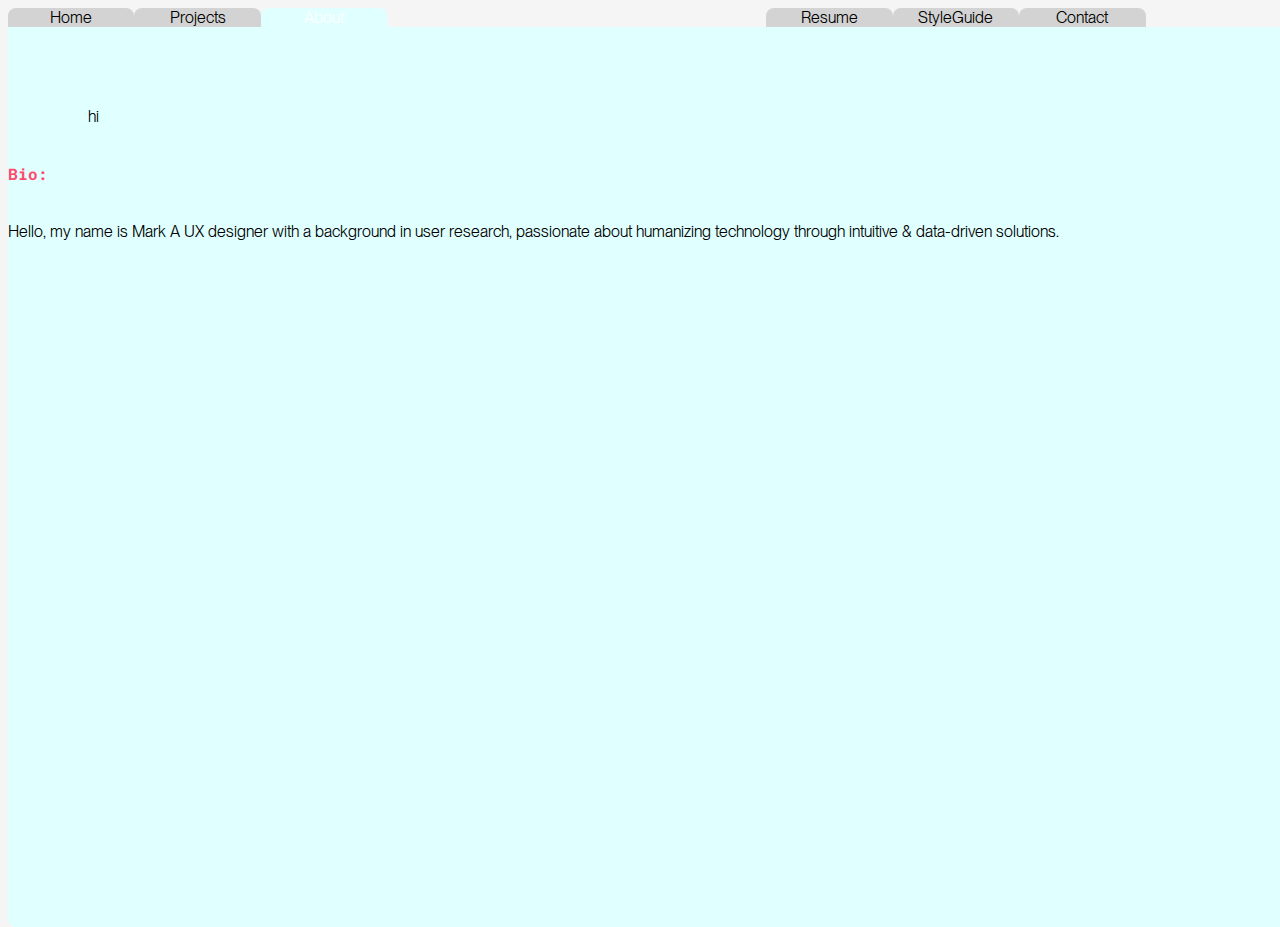
==== newabout.html @ 884dc3fe "Uploading" ====
<html lang="en">
    
    <head>

  <meta charset="utf-8">
  <title>test</title>

  <link href="stylesheet/main.css" rel="stylesheet">

</head>
    
    <body>
        
    <div class="container1">
    <div class="boxD">
    <a href="newhome.html">Home</a>
    </div>
                       
   <div class="boxD">
    <a href="newprojects.html">Projects</a>
    </div>
        
        
        <div class="aboutTab">
    <a href="newabout.html">About</a>
    </div>
        
        <div class="boxC">
        </div>
        
               <div class="boxC">
        </div>
                     <div class="boxC">
        </div>
        
               <div class="boxD">
    <a href="newresume.html">Resume</a>
    </div>
                      <div class="boxD">
    <a href="newstyleguide.html">StyleGuide</a>
    </div>
        
                              <div class="boxD">
    <a href="newcontact.html">Contact</a>
    </div>
        
        
        
</div>

                   <div class ="container">
                       
<!--THIS IS WHERE CONTENT GOES-->
            <div class="aboutBox">
                       
                <p>hi </p>
                       
                         <h6>Bio:</h6>
        Hello, my name is Mark
A UX designer with a background in user research, passionate about humanizing technology through intuitive & data-driven solutions.
                       
                       
                       
                       </div>
                       
        </div>
        
        


    
    </body>
    
        </html>
---- stylesheet/main.css ----
.container {
  position: absolute;
  width: 100vw;
  height: 100vh;

}

.boxA {
  height: 5%;
  width: 10%;
  background-color: blue;
  border-top-left-radius: 0.5em; /* Top left corner rounded */
  border-top-right-radius: 0.5em; /* Top right corner rounded */
  display: flex;
  justify-content: center; /* Horizontally center the content */
  align-items: center; /* Vertically center the content */
}

.boxA a {
  text-decoration: none;
  color: white;
}



.container1 {
  display: flex; /* Use flexbox */
}

.boxC, .boxD {
  width: 10%; /* Each box takes up 10% of the container's width */
  height: 5%; /* Each box takes up 5% of the container's height */
}


.boxD {
  background-color: lightgray;
      border-top-left-radius: 0.5em; /* Top left corner rounded */
  border-top-right-radius: 0.5em; /* Top right corner rounded */
      display: flex;
  justify-content: center; /* Horizontally center the content */
  align-items: center; /* Vertically center the content */
}

.boxD a {
  text-decoration: none;
  color: black;
}

.homeBox {
    width: 100%;
    height:auto;
    border-bottom-left-radius: 0.5em; /* Top left corner rounded */
  border-bottom-right-radius: 0.5em; /* Top right corner rounded */
/*   flex:4;*/
    background-color: orangered;  
}

.homeTab {
  height: 5%;
  width: 10%;
  background-color: orangered;
  border-top-left-radius: 0.5em; /* Top left corner rounded */
  border-top-right-radius: 0.5em; /* Top right corner rounded */
  display: flex;
  justify-content: center; /* Horizontally center the content */
  align-items: center; /* Vertically center the content */
}

.homeTab a {
  text-decoration: none;
  color: white;
}


.projectsTab {
  height: 5%;
  width: 10%;
 background-color: greenyellow;
  border-top-left-radius: 0.5em; /* Top left corner rounded */
  border-top-right-radius: 0.5em; /* Top right corner rounded */
  display: flex;
  justify-content: center; /* Horizontally center the content */
  align-items: center; /* Vertically center the content */
}

.projectsTab a {
  text-decoration: none;
  color: white;
}

.projectsBox {
    width: 100%;
    height:auto;
    border-bottom-left-radius: 0.5em; /* Top left corner rounded */
  border-bottom-right-radius: 0.5em; /* Top right corner rounded */
/*   flex:4;*/
    background-color: greenyellow;
}


.aboutTab {
  height: 5%;
  width: 10%;
 background-color: lightcyan;
  border-top-left-radius: 0.5em; /* Top left corner rounded */
  border-top-right-radius: 0.5em; /* Top right corner rounded */
  display: flex;
  justify-content: center; /* Horizontally center the content */
  align-items: center; /* Vertically center the content */
}

.aboutTab a {
  text-decoration: none;
  color: white;
}

.aboutBox {
    width: 100%;
    height:100%;
    border-bottom-left-radius: 0.5em; /* Top left corner rounded */
  border-bottom-right-radius: 0.5em; /* Top right corner rounded */
/*   flex:4;*/
    background-color: lightcyan;
}


.resumeTab {
  height: 5%;
  width: 10%;
 background-color: forestgreen;
  border-top-left-radius: 0.5em; /* Top left corner rounded */
  border-top-right-radius: 0.5em; /* Top right corner rounded */
  display: flex;
  justify-content: center; /* Horizontally center the content */
  align-items: center; /* Vertically center the content */
}

.resumeTab a {
  text-decoration: none;
  color: white;
}

.resumeBox {
    width: 100%;
    height:100%;
    border-bottom-left-radius: 0.5em; /* Top left corner rounded */
  border-bottom-right-radius: 0.5em; /* Top right corner rounded */
/*   flex:4;*/
    background-color: forestgreen;
}


.styleguideTab {
  height: 5%;
  width: 10%;
 background-color: yellow;
  border-top-left-radius: 0.5em; /* Top left corner rounded */
  border-top-right-radius: 0.5em; /* Top right corner rounded */
  display: flex;
  justify-content: center; /* Horizontally center the content */
  align-items: center; /* Vertically center the content */
}

.styleguideTab a {
  text-decoration: none;
  color: white;
}

.styleguideBox {
    width: 100%;
    height:100%;
    border-bottom-left-radius: 0.5em; /* Top left corner rounded */
  border-bottom-right-radius: 0.5em; /* Top right corner rounded */
/*   flex:4;*/
    background-color: yellow;
}


.contactTab {
  height: 5%;
  width: 10%;
 background-color: skyblue;
  border-top-left-radius: 0.5em; /* Top left corner rounded */
  border-top-right-radius: 0.5em; /* Top right corner rounded */
  display: flex;
  justify-content: center; /* Horizontally center the content */
  align-items: center; /* Vertically center the content */
}

.contactTab a {
  text-decoration: none;
  color: white;
}

.contactBox {
    width: 100%;
    height:100%;
    border-bottom-left-radius: 0.5em; /* Top left corner rounded */
  border-bottom-right-radius: 0.5em; /* Top right corner rounded */
/*   flex:4;*/
    background-color: skyblue;
}









.boxB {
    width: 100%;
    height:100%;
    border-bottom-left-radius: 0.5em; /* Top left corner rounded */
  border-bottom-right-radius: 0.5em; /* Top right corner rounded */
/*   flex:4;*/
    background-color: blue;
}














@font-face {
    font-family: 'PPNeueMontreal-Book';
    src: url(../fonts/PPNeueMontreal-Book.otf);
}

@font-face {
    font-family: 'PPNeueMontreal-Medium';
    src: url(../fonts/PPNeueMontreal-Medium.otf);
}

@font-face {
    font-family: 'RobotoMono';
    src: url(../fonts/RobotoMono-VariableFont_wght.ttf);
}

@font-face {
    font-family: 'PPNeueMontreal-Bold';
    src: url(../fonts/PPNeueMontreal-Bold.otf);
}

body {
    background-color: whitesmoke;

    font-family: 'PPNeueMontreal-Book', monospace;
    /*Changed default font to Monaco - monospace 
      Learned from: https://www.w3schools.com/css/css_font.asp*/

    overflow-x: hidden;
}

img {
    max-width: 50vw; /* Sets the maximum width of the image to 50% of the viewport width */
    height: auto; /* Allows the height to adjust automatically to maintain aspect ratio */
    display: block; /* Ensures that the image behaves as a block-level element */
    margin: 0 auto; /* Centers the image horizontally */
}

h1 {
        margin: 0;
    padding-left: 5rem;
        padding-top: 5rem;
    color: black;
    font-family: 'RobotoMono', serif;
    font-size: 1.7em;
}

h2 {
    color: black;
    font-size: 1.5em;
    font-family: 'RobotoMono', serif;
    
}

h3 {
    color: black;
    font-family: 'PPNeueMontreal-Bold', serif;
    font-size: 1em;
}

h4{
     color:black;
             font-family: 'PPNeueMontreal-Bold', serif;
    font-size: 0.8em;
}

h5{
     color:black;
             font-family: 'PPNeueMontreal-Bold', serif;
    font-size: 0.5em;
}

h6{
     color: #ff496c;
         font-family: 'RobotoMono', serif;
    font-size: 1em;
}

p {
    margin: 0;
    padding-left: 5rem;
        padding-top: 5rem;
    font-family: 'PPNeueMontreal-Book', sans-serif;

    width: 50vw;
}

/* DEFAULT STYLINGS */

.text-container {
    display: inline-block;
    vertical-align: middle;
}

.element {
    padding-bottom: 2rem;
    border-top-width: 0.15rem;
    border-top-style: solid;
    border-top-color: black;
}

.nav {
    font-family: 'PPNeueMontreal-Book';
}

.button-nav {
    display: inline-block;
    padding: 0.5rem;
    color: black;
    text-decoration: none;
    border-radius: 0.25em;
}

.button-nav:hover,
.button-nav:focus {
    color: #CEFF00;
   
}



.in-text-link {
    color: #000;
}

.in-text-link:hover {
    color: #CEFF00;
    text-decoration: none;
    /*Added hover state to in-text link      
      LEARNED FROM: https://zellwk.com/blog/style-hover-focus-active-states/
    */
}

.in-text-link:focus {
    outline: #CEFF00;
    box-shadow: 0 0 0 3px #CEFF00;
    /*added focus state to in-text link
      LEARNED FROM https://zellwk.com/blog/style-hover-focus-active-states/
    */
}


a img:hover,
a img:focus {
    opacity: 60%;
}





.colour-red{
    color:  #ff496c;
}

.colour-yellow {
    color:#CEFF00;
}

.colour-black{
    color: black;
}

.colour-grey {
    color: grey;
}

.art-direction-images {
    display: flex;
}

.art-direction-img {
    width: 20em;
    height: 100%;
}

/* Responsive layout - when the screen is less than 800px wide, make the two columns stack on top of each other instead of next to each other (and change the direction - make the "cart" column go on top) */
@media (max-width: 800px) {
    .row {
        flex-direction: column-reverse;
    }

    .col-25 {
        margin-bottom: 20px;
    }
}



/* NAVIGATION BAR */

nav {
    background-color: lightgray;
    height: 4rem;
    display: flex;
    justify-content: space-between;
    align-items: center;
    padding: 0 2rem;
}

.left-nav {
    display: flex;
    align-items: center;
}

.left-nav a {
    color: black;
 opacity: 90%;
    text-decoration: none;
    margin-right: 1.5rem;
    font-size: 1rem;
    transition: color 0.3s ease;
}

.left-nav a:focus {
    color: #CEFF00;
}

.right-nav {
    display: flex;
    align-items: center;
}

.right-nav a {
    color: black;
 opacity: 90%;
    text-decoration: none;
    margin-left: 1.5rem;
    font-size: 1rem;
    transition: color 0.3s ease;
}

.right-nav a:hover {
   color: #CEFF00;
}

.cart-icon {
    width: 26px; /* Set the width and height of the cart icon */
    height: 24px;
    background-image: url(../images/bag.png);
    background-size: cover;
}

.cart-icon:hover, .cart-icon:focus {
    opacity: 50%;
}

@media only screen and (max-width: 768px) {
    nav {
        padding: 0 1rem; /* Adjusted padding for smaller screens */
    }

    .left-nav,
    .right-nav {
        margin: 0; /* Reset margin */
    }
  
    .right-nav a:nth-child(1) {
        white-space: nowrap; /* Ensure "Style Guide" stays on one line */
    }
}
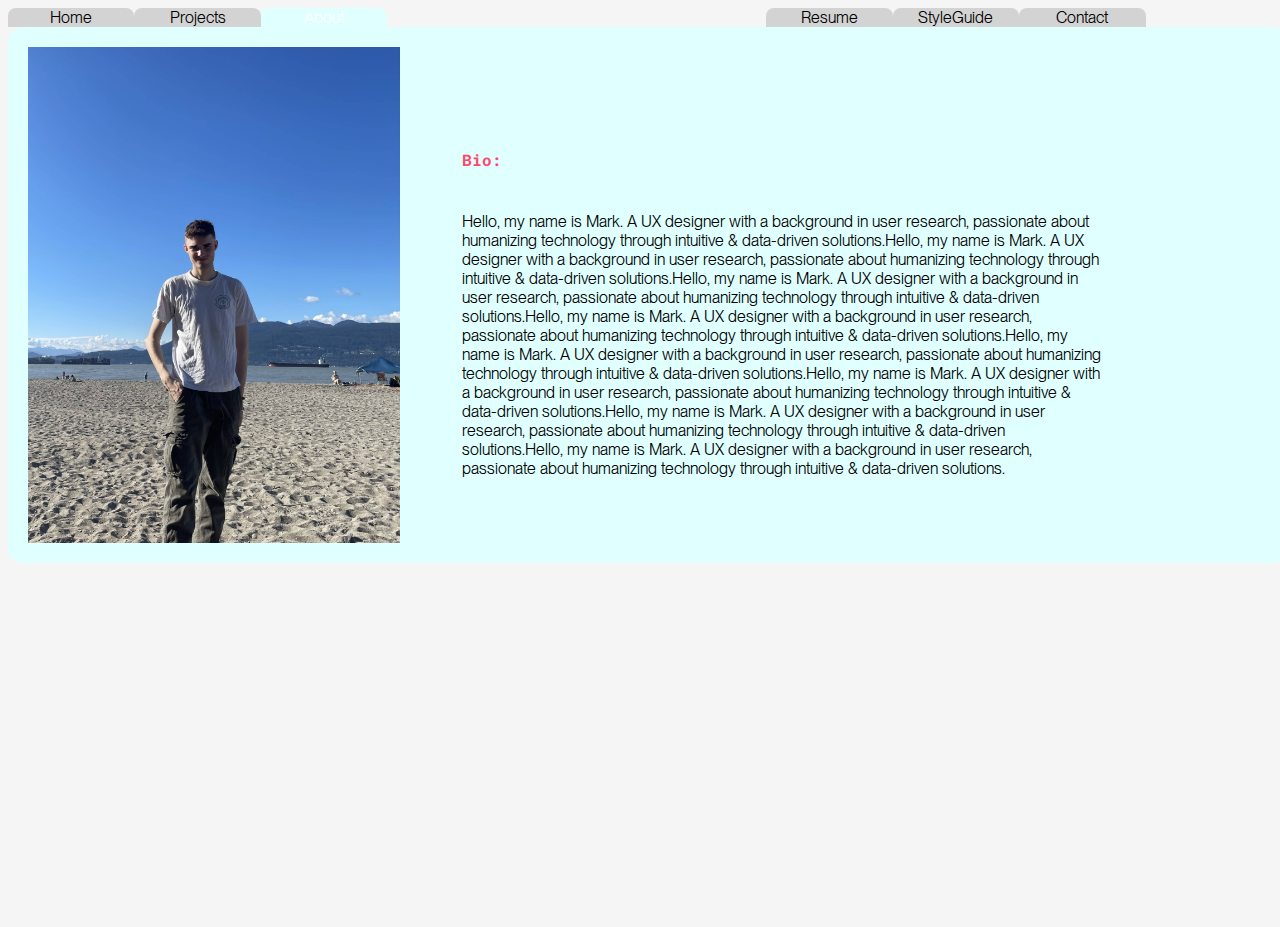
==== commit 534c995f: "am" ====
--- a/newabout.html
+++ b/newabout.html
@@ -48,22 +48,17 @@
         
 </div>
 
-                   <div class ="container">
-                       
-<!--THIS IS WHERE CONTENT GOES-->
-            <div class="aboutBox">
-                       
-                <p>hi </p>
-                       
-                         <h6>Bio:</h6>
-        Hello, my name is Mark
-A UX designer with a background in user research, passionate about humanizing technology through intuitive & data-driven solutions.
-                       
-                       
-                       
-                       </div>
-                       
+<div class="container">
+    <!--THIS IS WHERE CONTENT GOES-->
+    <div class="aboutBox">
+        <img src="me.jpg" alt="Image">
+        <div>
+            <h6>Bio:</h6>
+            <p>Hello, my name is Mark. A UX designer with a background in user research, passionate about humanizing technology through intuitive & data-driven solutions.Hello, my name is Mark. A UX designer with a background in user research, passionate about humanizing technology through intuitive & data-driven solutions.Hello, my name is Mark. A UX designer with a background in user research, passionate about humanizing technology through intuitive & data-driven solutions.Hello, my name is Mark. A UX designer with a background in user research, passionate about humanizing technology through intuitive & data-driven solutions.Hello, my name is Mark. A UX designer with a background in user research, passionate about humanizing technology through intuitive & data-driven solutions.Hello, my name is Mark. A UX designer with a background in user research, passionate about humanizing technology through intuitive & data-driven solutions.Hello, my name is Mark. A UX designer with a background in user research, passionate about humanizing technology through intuitive & data-driven solutions.Hello, my name is Mark. A UX designer with a background in user research, passionate about humanizing technology through intuitive & data-driven solutions.</p>
         </div>
+
+    </div>
+</div>
         
         
 
--- a/stylesheet/main.css
+++ b/stylesheet/main.css
@@ -51,11 +51,58 @@
 
 .homeBox {
     width: 100%;
-    height:auto;
+    height:120%;
     border-bottom-left-radius: 0.5em; /* Top left corner rounded */
   border-bottom-right-radius: 0.5em; /* Top right corner rounded */
 /*   flex:4;*/
     background-color: orangered;  
+    
+    
+}
+
+.Overlay {
+    background-color: rgba(255, 255, 255, 0.9999);
+    padding: 20px;
+    margin: 20px auto;
+    height: 60%;
+    max-width: 90%;
+    border-radius: 10px;
+    display: flex; /* Ensure flexbox layout */
+    justify-content: center; /* Center horizontally */
+    align-items: center; /* Center vertically */
+    text-align: center; /* Center text within .Overlay */
+}
+
+.Overlay {
+    background-color: rgba(255, 255, 255, 0.9999);
+    padding: 20px;
+    margin: 20px auto;
+    height: 70%;
+    max-width: 90%;
+    border-radius: 10px;
+    display: flex;
+    flex-direction: column; /* Stack items vertically */
+    justify-content: center;
+    align-items: center;
+    text-align: center;
+}
+
+.logo-container {
+    margin-bottom: 20px; /* Add some space between the image and text */
+}
+
+.introduction {
+    max-width: 100%;
+    padding-right: 7%;
+}
+
+.introduction p {
+    font-size: 30px; /* Adjust the font size as needed */
+}
+
+.logo {
+    width: 80%; 
+    height: auto; 
 }
 
 .homeTab {
@@ -69,11 +116,28 @@
   align-items: center; /* Vertically center the content */
 }
 
+
 .homeTab a {
   text-decoration: none;
   color: white;
 }
 
+
+
+.pulsating-image {
+     position: absolute; /* Position the image absolutely within the container */
+    left: 24.5%; /* Shift the image to the right by 20% from the left */
+    top: -17%; /* Shift the image up by 10% from the top */
+    transform: scale(0.40); /* Make the image 50% smaller */
+       opacity: 0.6; /* Set the opacity to 60% (slightly smaller) */
+    animation: pulseAnimation 2s infinite; /* Apply the pulse animation */
+}
+
+@keyframes pulseAnimation {
+    0% { transform: scale(0.40); } /* Start with 50% smaller size */
+    50% { transform: scale(0.55); } /* Pulse to 60% of the original size */
+    100% { transform: scale(0.40); } /* Back to 50% smaller size */
+}
 
 .projectsTab {
   height: 5%;
@@ -118,14 +182,26 @@
 }
 
 .aboutBox {
-    width: 100%;
-    height:100%;
-    border-bottom-left-radius: 0.5em; /* Top left corner rounded */
-  border-bottom-right-radius: 0.5em; /* Top right corner rounded */
-/*   flex:4;*/
+    height: auto;
+    display: flex; /* Use flexbox layout */
+    align-items: center; /* Align items vertically */
+    padding: 20px; /* Add padding for better spacing */
+    border-radius: 1em; /* Apply border-radius to the whole box */
     background-color: lightcyan;
 }
 
+.aboutBox img {
+    width: 30%; /* Adjust the width of the image */
+    height: auto; /* Maintain aspect ratio */
+    margin-right: 5%; /* Add some space between the image and text */
+}
+
+.aboutBox div {
+    flex: 1; /* Allow the text to take up remaining space */
+}
+.aboutBox p {
+    max-height: 60%
+}
 
 .resumeTab {
   height: 5%;
@@ -144,12 +220,11 @@
 }
 
 .resumeBox {
-    width: 100%;
-    height:100%;
-    border-bottom-left-radius: 0.5em; /* Top left corner rounded */
-  border-bottom-right-radius: 0.5em; /* Top right corner rounded */
-/*   flex:4;*/
+    width: 100%; /* Adjust width as needed */
+    height: auto; /* Adjust height as needed */
+    border-radius: 0.5em; /* Rounded corners */
     background-color: forestgreen;
+
 }
 
 
@@ -171,7 +246,7 @@
 
 .styleguideBox {
     width: 100%;
-    height:100%;
+    height: auto;
     border-bottom-left-radius: 0.5em; /* Top left corner rounded */
   border-bottom-right-radius: 0.5em; /* Top right corner rounded */
 /*   flex:4;*/
@@ -224,6 +299,10 @@
 
 
 
+.space{
+ font-size: 0px;
+    margin: 0;
+}
 
 
 
@@ -313,8 +392,8 @@
 
 p {
     margin: 0;
-    padding-left: 5rem;
-        padding-top: 5rem;
+
+        padding-top: 0.3rem;
     font-family: 'PPNeueMontreal-Book', sans-serif;
 
     width: 50vw;
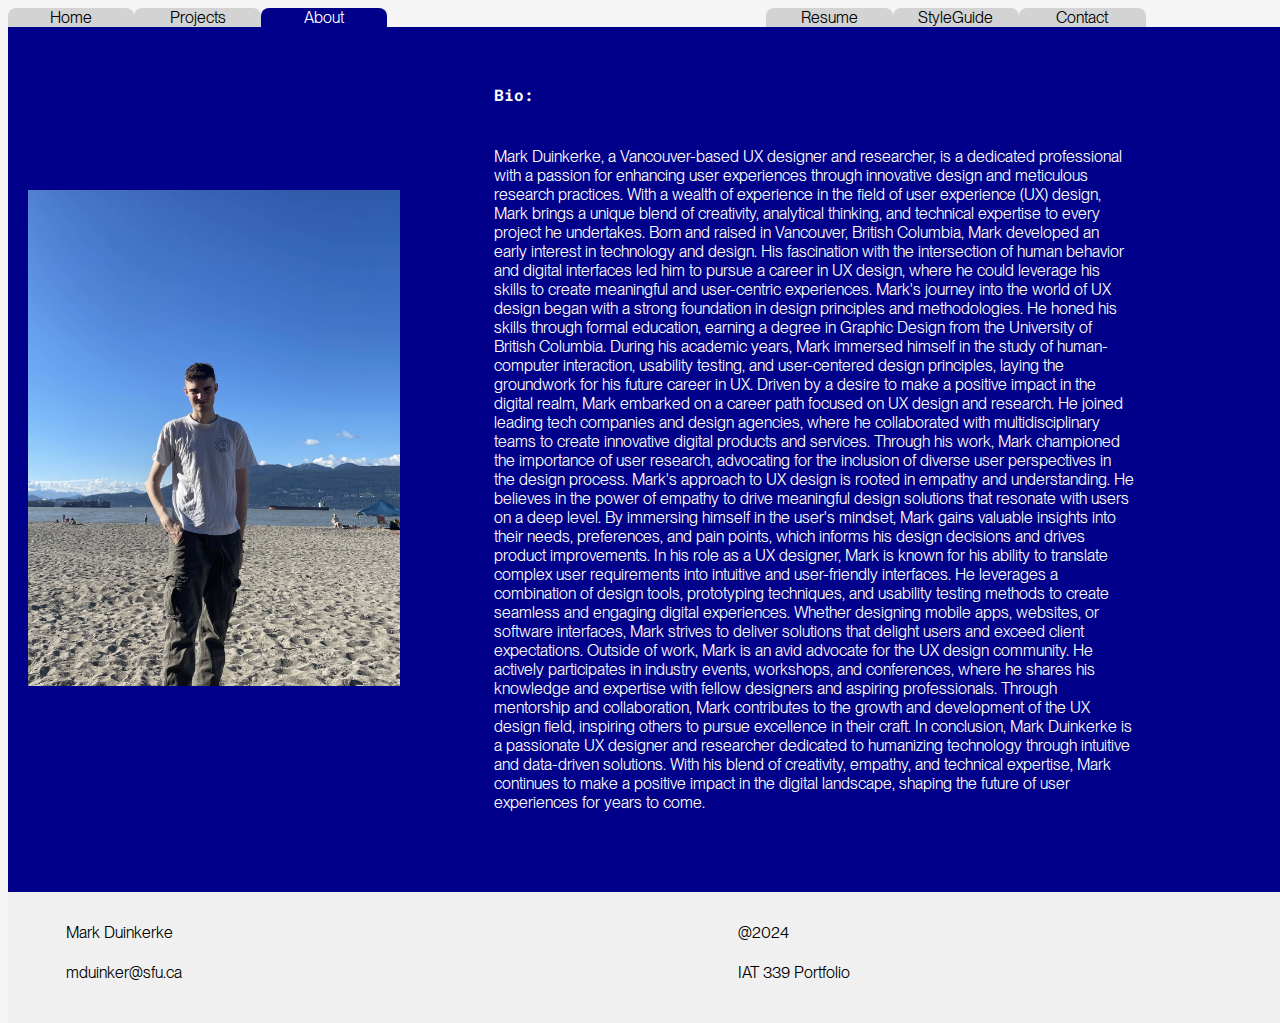
==== commit bb44dd15: "done" ====
--- a/newabout.html
+++ b/newabout.html
@@ -1,3 +1,5 @@
+<!DOCTYPE html>
+
 <html lang="en">
     
     <head>
@@ -54,11 +56,50 @@
         <img src="me.jpg" alt="Image">
         <div>
             <h6>Bio:</h6>
-            <p>Hello, my name is Mark. A UX designer with a background in user research, passionate about humanizing technology through intuitive & data-driven solutions.Hello, my name is Mark. A UX designer with a background in user research, passionate about humanizing technology through intuitive & data-driven solutions.Hello, my name is Mark. A UX designer with a background in user research, passionate about humanizing technology through intuitive & data-driven solutions.Hello, my name is Mark. A UX designer with a background in user research, passionate about humanizing technology through intuitive & data-driven solutions.Hello, my name is Mark. A UX designer with a background in user research, passionate about humanizing technology through intuitive & data-driven solutions.Hello, my name is Mark. A UX designer with a background in user research, passionate about humanizing technology through intuitive & data-driven solutions.Hello, my name is Mark. A UX designer with a background in user research, passionate about humanizing technology through intuitive & data-driven solutions.Hello, my name is Mark. A UX designer with a background in user research, passionate about humanizing technology through intuitive & data-driven solutions.</p>
+            <p>Mark Duinkerke, a Vancouver-based UX designer and researcher, is a dedicated professional with a passion for enhancing user experiences through innovative design and meticulous research practices. With a wealth of experience in the field of user experience (UX) design, Mark brings a unique blend of creativity, analytical thinking, and technical expertise to every project he undertakes.
+
+Born and raised in Vancouver, British Columbia, Mark developed an early interest in technology and design. His fascination with the intersection of human behavior and digital interfaces led him to pursue a career in UX design, where he could leverage his skills to create meaningful and user-centric experiences.
+
+Mark's journey into the world of UX design began with a strong foundation in design principles and methodologies. He honed his skills through formal education, earning a degree in Graphic Design from the University of British Columbia. During his academic years, Mark immersed himself in the study of human-computer interaction, usability testing, and user-centered design principles, laying the groundwork for his future career in UX.
+
+Driven by a desire to make a positive impact in the digital realm, Mark embarked on a career path focused on UX design and research. He joined leading tech companies and design agencies, where he collaborated with multidisciplinary teams to create innovative digital products and services. Through his work, Mark championed the importance of user research, advocating for the inclusion of diverse user perspectives in the design process.
+
+Mark's approach to UX design is rooted in empathy and understanding. He believes in the power of empathy to drive meaningful design solutions that resonate with users on a deep level. By immersing himself in the user's mindset, Mark gains valuable insights into their needs, preferences, and pain points, which informs his design decisions and drives product improvements.
+
+In his role as a UX designer, Mark is known for his ability to translate complex user requirements into intuitive and user-friendly interfaces. He leverages a combination of design tools, prototyping techniques, and usability testing methods to create seamless and engaging digital experiences. Whether designing mobile apps, websites, or software interfaces, Mark strives to deliver solutions that delight users and exceed client expectations.
+
+Outside of work, Mark is an avid advocate for the UX design community. He actively participates in industry events, workshops, and conferences, where he shares his knowledge and expertise with fellow designers and aspiring professionals. Through mentorship and collaboration, Mark contributes to the growth and development of the UX design field, inspiring others to pursue excellence in their craft.
+
+In conclusion, Mark Duinkerke is a passionate UX designer and researcher dedicated to humanizing technology through intuitive and data-driven solutions. With his blend of creativity, empathy, and technical expertise, Mark continues to make a positive impact in the digital landscape, shaping the future of user experiences for years to come.
+
+
+
+
+
+
+</p>
         </div>
+        
+         
 
     </div>
-</div>
+    
+
+<footer>
+    <div class="footer-content">
+        <div class="contact-info">
+            <p>Mark Duinkerke</p>
+            <p>mduinker@sfu.ca</p>
+        </div>
+        <div class="additional-info">
+            <p>@2024</p>
+            <p>IAT 339 Portfolio</p>
+        </div>
+    </div>
+</footer>
+          
+     
+        </div>
         
         
 
--- a/stylesheet/main.css
+++ b/stylesheet/main.css
@@ -1,21 +1,18 @@
-
-
 .container {
   position: absolute;
   width: 100vw;
   height: 100vh;
-
 }
 
 .boxA {
   height: 5%;
   width: 10%;
   background-color: blue;
-  border-top-left-radius: 0.5em; /* Top left corner rounded */
-  border-top-right-radius: 0.5em; /* Top right corner rounded */
+  border-top-left-radius: 0.5em; 
+  border-top-right-radius: 0.5em; 
   display: flex;
-  justify-content: center; /* Horizontally center the content */
-  align-items: center; /* Vertically center the content */
+  justify-content: center; 
+  align-items: center; 
 }
 
 .boxA a {
@@ -23,28 +20,39 @@
   color: white;
 }
 
-
-
 .container1 {
-  display: flex; /* Use flexbox */
+  display: flex; 
 }
 
 .boxC, .boxD {
-  width: 10%; /* Each box takes up 10% of the container's width */
-  height: 5%; /* Each box takes up 5% of the container's height */
-}
-
+  width: 10%; 
+  height: 5%;
+}
+
+.container1 a {
+  text-decoration: none;
+  color: #fff;
+  font-size: 16px; 
+}
+
+@media screen and (max-width: 768px) {
+  .container1 a {
+    font-size: 10px; 
+  }
+}
 
 .boxD {
   background-color: lightgray;
-      border-top-left-radius: 0.5em; /* Top left corner rounded */
-  border-top-right-radius: 0.5em; /* Top right corner rounded */
+      border-top-left-radius: 0.5em;
+  border-top-right-radius: 0.5em; 
       display: flex;
-  justify-content: center; /* Horizontally center the content */
-  align-items: center; /* Vertically center the content */
+  justify-content: center; 
+  align-items: center;
 }
 
 .boxD a {
+      border-top-left-radius: 0.5em; 
+  border-top-right-radius: 0.5em; 
   text-decoration: none;
   color: black;
 }
@@ -52,26 +60,13 @@
 .homeBox {
     width: 100%;
     height:120%;
-    border-bottom-left-radius: 0.5em; /* Top left corner rounded */
-  border-bottom-right-radius: 0.5em; /* Top right corner rounded */
-/*   flex:4;*/
+
+   
     background-color: orangered;  
     
     
 }
 
-.Overlay {
-    background-color: rgba(255, 255, 255, 0.9999);
-    padding: 20px;
-    margin: 20px auto;
-    height: 60%;
-    max-width: 90%;
-    border-radius: 10px;
-    display: flex; /* Ensure flexbox layout */
-    justify-content: center; /* Center horizontally */
-    align-items: center; /* Center vertically */
-    text-align: center; /* Center text within .Overlay */
-}
 
 .Overlay {
     background-color: rgba(255, 255, 255, 0.9999);
@@ -81,14 +76,14 @@
     max-width: 90%;
     border-radius: 10px;
     display: flex;
-    flex-direction: column; /* Stack items vertically */
+    flex-direction: column; 
     justify-content: center;
     align-items: center;
     text-align: center;
 }
 
 .logo-container {
-    margin-bottom: 20px; /* Add some space between the image and text */
+    margin-bottom: 20px; 
 }
 
 .introduction {
@@ -97,7 +92,7 @@
 }
 
 .introduction p {
-    font-size: 30px; /* Adjust the font size as needed */
+    font-size: 30px;
 }
 
 .logo {
@@ -109,11 +104,11 @@
   height: 5%;
   width: 10%;
   background-color: orangered;
-  border-top-left-radius: 0.5em; /* Top left corner rounded */
-  border-top-right-radius: 0.5em; /* Top right corner rounded */
+    border-top-left-radius: 0.5em; 
+  border-top-right-radius: 0.5em; 
   display: flex;
-  justify-content: center; /* Horizontally center the content */
-  align-items: center; /* Vertically center the content */
+  justify-content: center; 
+  align-items: center; 
 }
 
 
@@ -125,29 +120,35 @@
 
 
 .pulsating-image {
-     position: absolute; /* Position the image absolutely within the container */
-    left: 24.5%; /* Shift the image to the right by 20% from the left */
-    top: -17%; /* Shift the image up by 10% from the top */
-    transform: scale(0.40); /* Make the image 50% smaller */
-       opacity: 0.6; /* Set the opacity to 60% (slightly smaller) */
-    animation: pulseAnimation 2s infinite; /* Apply the pulse animation */
+     position: absolute; 
+    left: 24.5%;
+    top: -17%; 
+    transform: scale(0.40); 
+       opacity: 0.6; 
+    animation: pulseAnimation 2s infinite; 
 }
 
 @keyframes pulseAnimation {
-    0% { transform: scale(0.40); } /* Start with 50% smaller size */
-    50% { transform: scale(0.55); } /* Pulse to 60% of the original size */
-    100% { transform: scale(0.40); } /* Back to 50% smaller size */
+    0% { transform: scale(0.40); } 
+    50% { transform: scale(0.55); }
+    100% { transform: scale(0.40); }
+}
+
+@media (max-width: 1200px) {
+    .pulsating-image {
+        display: none; 
+    }
 }
 
 .projectsTab {
   height: 5%;
   width: 10%;
  background-color: greenyellow;
-  border-top-left-radius: 0.5em; /* Top left corner rounded */
-  border-top-right-radius: 0.5em; /* Top right corner rounded */
+  border-top-left-radius: 0.5em; 
+  border-top-right-radius: 0.5em; 
   display: flex;
-  justify-content: center; /* Horizontally center the content */
-  align-items: center; /* Vertically center the content */
+  justify-content: center; 
+  align-items: center; 
 }
 
 .projectsTab a {
@@ -158,9 +159,7 @@
 .projectsBox {
     width: 100%;
     height:auto;
-    border-bottom-left-radius: 0.5em; /* Top left corner rounded */
-  border-bottom-right-radius: 0.5em; /* Top right corner rounded */
-/*   flex:4;*/
+
     background-color: greenyellow;
 }
 
@@ -168,12 +167,12 @@
 .aboutTab {
   height: 5%;
   width: 10%;
- background-color: lightcyan;
-  border-top-left-radius: 0.5em; /* Top left corner rounded */
-  border-top-right-radius: 0.5em; /* Top right corner rounded */
+ background-color: darkblue;
+  border-top-left-radius: 0.5em; 
+  border-top-right-radius: 0.5em; 
   display: flex;
-  justify-content: center; /* Horizontally center the content */
-  align-items: center; /* Vertically center the content */
+  justify-content: center; 
+  align-items: center; 
 }
 
 .aboutTab a {
@@ -181,88 +180,113 @@
   color: white;
 }
 
+.aboutBox h6,
+.aboutBox p {
+    color: white;
+}
 .aboutBox {
     height: auto;
-    display: flex; /* Use flexbox layout */
-    align-items: center; /* Align items vertically */
-    padding: 20px; /* Add padding for better spacing */
-    border-radius: 1em; /* Apply border-radius to the whole box */
-    background-color: lightcyan;
+    display: flex;
+    align-items: center;
+    padding: 20px;
+   
+    background-color: darkblue;
+    padding-bottom: 5%;
 }
 
 .aboutBox img {
-    width: 30%; /* Adjust the width of the image */
-    height: auto; /* Maintain aspect ratio */
-    margin-right: 5%; /* Add some space between the image and text */
+    width: 30%; 
+    height: auto; 
+    margin-right: 5%; 
 }
 
 .aboutBox div {
-    flex: 1; /* Allow the text to take up remaining space */
-}
+    flex: 1; 
+}
+
 .aboutBox p {
-    max-height: 60%
+    max-height: 60%; 
+    overflow-y: auto; 
+    font-size: 16px; 
+}
+
+@media screen and (max-width: 768px) {
+    .aboutBox p {
+        font-size: 14px; 
+    }
 }
 
 .resumeTab {
   height: 5%;
   width: 10%;
  background-color: forestgreen;
-  border-top-left-radius: 0.5em; /* Top left corner rounded */
-  border-top-right-radius: 0.5em; /* Top right corner rounded */
+  border-top-left-radius: 0.5em; 
+  border-top-right-radius: 0.5em; 
   display: flex;
-  justify-content: center; /* Horizontally center the content */
-  align-items: center; /* Vertically center the content */
-}
-
-.resumeTab a {
-  text-decoration: none;
-  color: white;
-}
+  justify-content: center; 
+  align-items: center; 
+}
+
+
+
 
 .resumeBox {
-    width: 100%; /* Adjust width as needed */
-    height: auto; /* Adjust height as needed */
-    border-radius: 0.5em; /* Rounded corners */
+    width: 100%; 
+
+    height: auto; 
     background-color: forestgreen;
+    padding-bottom: 5%;
+     padding-top: 5%;
 
 }
 
 
 .styleguideTab {
-  height: 5%;
-  width: 10%;
- background-color: yellow;
-  border-top-left-radius: 0.5em; /* Top left corner rounded */
-  border-top-right-radius: 0.5em; /* Top right corner rounded */
-  display: flex;
-  justify-content: center; /* Horizontally center the content */
-  align-items: center; /* Vertically center the content */
+    height: 5%;
+    width: 10%;
+    background-color: gold;
+    border-top-left-radius: 0.5em; 
+    border-top-right-radius: 0.5em; 
+    display: flex;
+    justify-content: center; 
+    align-items: center; 
 }
 
 .styleguideTab a {
-  text-decoration: none;
-  color: white;
+    text-decoration: none;
+    color: white;
 }
 
 .styleguideBox {
     width: 100%;
     height: auto;
-    border-bottom-left-radius: 0.5em; /* Top left corner rounded */
-  border-bottom-right-radius: 0.5em; /* Top right corner rounded */
-/*   flex:4;*/
-    background-color: yellow;
-}
-
+   
+    background-color: gold;
+}
+
+.styleguideBox p,
+.styleguideBox h2 {
+    max-height: 60%; 
+    overflow-y: auto; 
+    font-size: 16px; 
+}
+
+@media screen and (max-width: 768px) {
+    .styleguideBox p,
+    .styleguideBox h2 {
+        font-size: 14px; 
+    }
+}
 
 .contactTab {
   height: 5%;
   width: 10%;
  background-color: skyblue;
-  border-top-left-radius: 0.5em; /* Top left corner rounded */
-  border-top-right-radius: 0.5em; /* Top right corner rounded */
+  border-top-left-radius: 0.5em; 
+  border-top-right-radius: 0.5em; 
   display: flex;
-  justify-content: center; /* Horizontally center the content */
-  align-items: center; /* Vertically center the content */
+  justify-content: center; 
+  align-items: center; 
 }
 
 .contactTab a {
@@ -272,47 +296,23 @@
 
 .contactBox {
     width: 100%;
-    height:100%;
-    border-bottom-left-radius: 0.5em; /* Top left corner rounded */
-  border-bottom-right-radius: 0.5em; /* Top right corner rounded */
-/*   flex:4;*/
+    height:60%;
     background-color: skyblue;
 }
-
-
-
-
-
-
-
-
 
 .boxB {
     width: 100%;
     height:100%;
-    border-bottom-left-radius: 0.5em; /* Top left corner rounded */
-  border-bottom-right-radius: 0.5em; /* Top right corner rounded */
-/*   flex:4;*/
+    border-bottom-left-radius: 0.5em; 
+  border-bottom-right-radius: 0.5em; 
     background-color: blue;
 }
-
-
-
 
 .space{
  font-size: 0px;
     margin: 0;
 }
 
-
-
-
-
-
-
-
-
-
 @font-face {
     font-family: 'PPNeueMontreal-Book';
     src: url(../fonts/PPNeueMontreal-Book.otf);
@@ -335,25 +335,21 @@
 
 body {
     background-color: whitesmoke;
-
     font-family: 'PPNeueMontreal-Book', monospace;
-    /*Changed default font to Monaco - monospace 
-      Learned from: https://www.w3schools.com/css/css_font.asp*/
-
     overflow-x: hidden;
 }
 
 img {
-    max-width: 50vw; /* Sets the maximum width of the image to 50% of the viewport width */
-    height: auto; /* Allows the height to adjust automatically to maintain aspect ratio */
-    display: block; /* Ensures that the image behaves as a block-level element */
-    margin: 0 auto; /* Centers the image horizontally */
+    max-width: 50vw; 
+    height: auto; 
+    display: block; 
+    margin: 0 auto; 
 }
 
 h1 {
-        margin: 0;
+    margin: 0;
     padding-left: 5rem;
-        padding-top: 5rem;
+    padding-top: 5rem;
     color: black;
     font-family: 'RobotoMono', serif;
     font-size: 1.7em;
@@ -361,49 +357,52 @@
 
 h2 {
     color: black;
+    padding-left: 2rem;
     font-size: 1.5em;
     font-family: 'RobotoMono', serif;
-    
 }
 
 h3 {
     color: black;
     font-family: 'PPNeueMontreal-Bold', serif;
     font-size: 1em;
+    padding-left: 2rem;
 }
 
 h4{
-     color:black;
-             font-family: 'PPNeueMontreal-Bold', serif;
+    color:black;
+    font-family: 'PPNeueMontreal-Bold', serif;
     font-size: 0.8em;
+    padding-left: 2rem;
 }
 
 h5{
-     color:black;
-             font-family: 'PPNeueMontreal-Bold', serif;
+    color:black;
+    font-family: 'PPNeueMontreal-Bold', serif;
     font-size: 0.5em;
+    padding-left: 2rem;
 }
 
 h6{
-     color: #ff496c;
-         font-family: 'RobotoMono', serif;
+    color: #ff496c;
+    font-family: 'RobotoMono', serif;
     font-size: 1em;
+    padding-left: 2rem;
 }
 
 p {
     margin: 0;
-
-        padding-top: 0.3rem;
+    padding-top: 0.3rem;
     font-family: 'PPNeueMontreal-Book', sans-serif;
-
     width: 50vw;
-}
-
-/* DEFAULT STYLINGS */
+    padding-bottom: 1rem;
+    padding-left: 2rem;
+}
 
 .text-container {
     display: inline-block;
     vertical-align: middle;
+    padding-left: 2rem;
 }
 
 .element {
@@ -428,10 +427,7 @@
 .button-nav:hover,
 .button-nav:focus {
     color: #CEFF00;
-   
-}
-
-
+}
 
 .in-text-link {
     color: #000;
@@ -440,29 +436,18 @@
 .in-text-link:hover {
     color: #CEFF00;
     text-decoration: none;
-    /*Added hover state to in-text link      
-      LEARNED FROM: https://zellwk.com/blog/style-hover-focus-active-states/
-    */
 }
 
 .in-text-link:focus {
     outline: #CEFF00;
     box-shadow: 0 0 0 3px #CEFF00;
-    /*added focus state to in-text link
-      LEARNED FROM https://zellwk.com/blog/style-hover-focus-active-states/
-    */
-}
-
+}
 
 a img:hover,
 a img:focus {
     opacity: 60%;
 }
 
-
-
-
-
 .colour-red{
     color:  #ff496c;
 }
@@ -488,89 +473,52 @@
     height: 100%;
 }
 
-/* Responsive layout - when the screen is less than 800px wide, make the two columns stack on top of each other instead of next to each other (and change the direction - make the "cart" column go on top) */
-@media (max-width: 800px) {
-    .row {
-        flex-direction: column-reverse;
-    }
-
-    .col-25 {
-        margin-bottom: 20px;
-    }
-}
-
-
-
-/* NAVIGATION BAR */
-
-nav {
-    background-color: lightgray;
-    height: 4rem;
-    display: flex;
-    justify-content: space-between;
-    align-items: center;
-    padding: 0 2rem;
-}
-
-.left-nav {
-    display: flex;
-    align-items: center;
-}
-
-.left-nav a {
-    color: black;
- opacity: 90%;
-    text-decoration: none;
-    margin-right: 1.5rem;
-    font-size: 1rem;
-    transition: color 0.3s ease;
-}
-
-.left-nav a:focus {
-    color: #CEFF00;
-}
-
-.right-nav {
-    display: flex;
-    align-items: center;
-}
-
-.right-nav a {
-    color: black;
- opacity: 90%;
-    text-decoration: none;
-    margin-left: 1.5rem;
-    font-size: 1rem;
-    transition: color 0.3s ease;
-}
-
-.right-nav a:hover {
-   color: #CEFF00;
-}
-
-.cart-icon {
-    width: 26px; /* Set the width and height of the cart icon */
-    height: 24px;
-    background-image: url(../images/bag.png);
-    background-size: cover;
-}
-
-.cart-icon:hover, .cart-icon:focus {
-    opacity: 50%;
-}
-
 @media only screen and (max-width: 768px) {
     nav {
-        padding: 0 1rem; /* Adjusted padding for smaller screens */
-    }
-
+        padding: 0 1rem; 
+    }
     .left-nav,
     .right-nav {
-        margin: 0; /* Reset margin */
-    }
-  
+        margin: 0;
+    }
     .right-nav a:nth-child(1) {
-        white-space: nowrap; /* Ensure "Style Guide" stays on one line */
-    }
-}
-
+        white-space: nowrap;
+    }
+}
+
+footer {
+    background-color: #f0f0f0;
+    padding: 2%;
+    width: 100%; 
+    box-sizing: border-box; 
+}
+
+.container1 a:hover {
+    color: red; 
+}
+
+.footer-content {
+    display: flex;
+    justify-content: flex-start;
+    width: 100%; 
+}
+
+.footer-content p {
+    font-size: 16px; 
+}
+
+@media screen and (max-width: 768px) {
+    .footer-content p {
+        font-size: 14px; 
+    }
+}
+
+.contact-info {
+    display: flex;
+    flex-direction: column;
+}
+
+.additional-info {
+    display: flex;
+    flex-direction: column;
+}
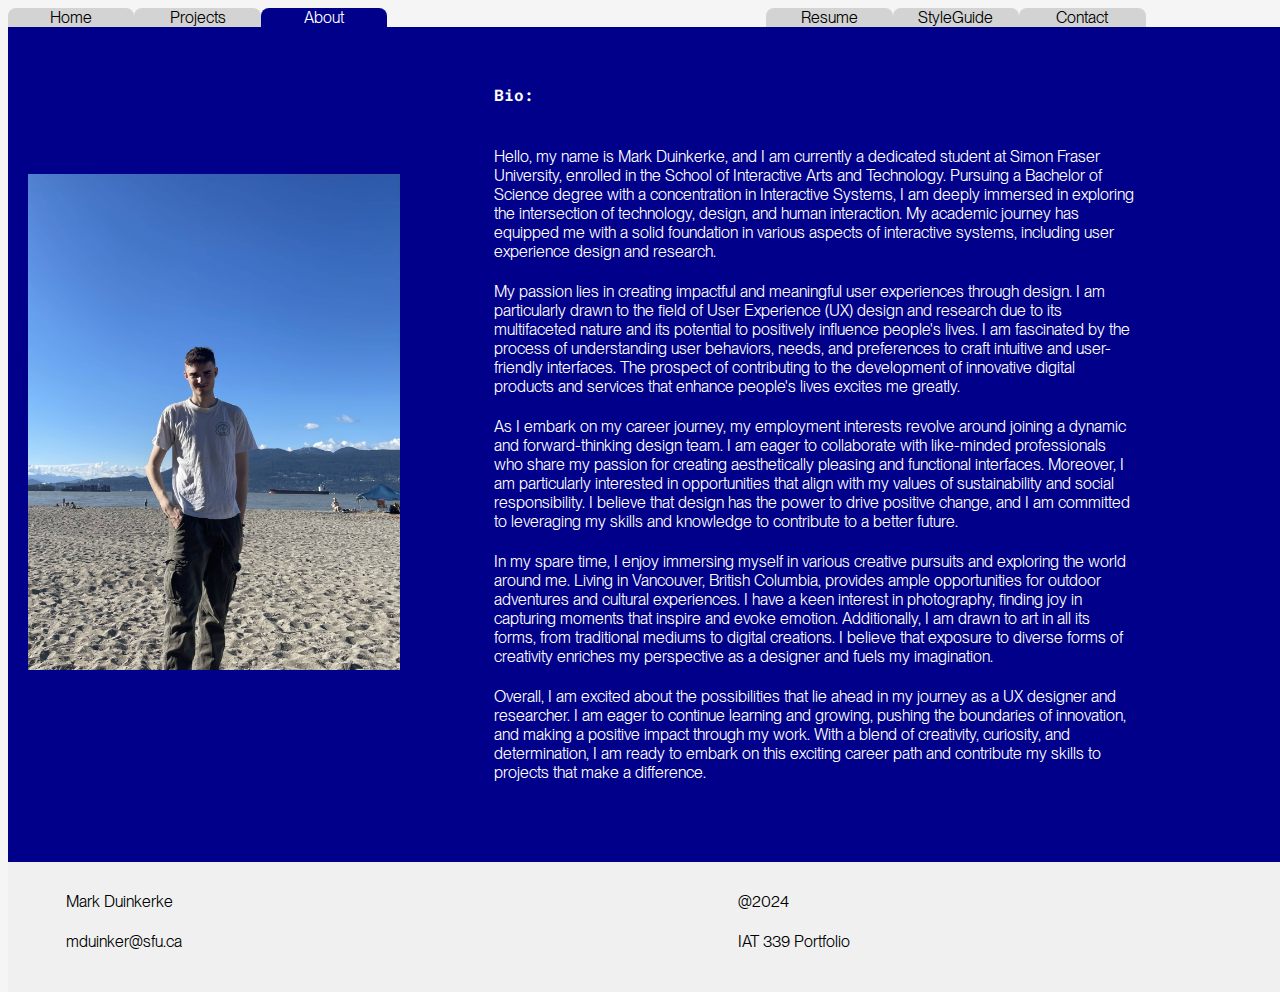
==== commit d6f64a8b: "dp" ====
--- a/newabout.html
+++ b/newabout.html
@@ -56,29 +56,24 @@
         <img src="me.jpg" alt="Image">
         <div>
             <h6>Bio:</h6>
-            <p>Mark Duinkerke, a Vancouver-based UX designer and researcher, is a dedicated professional with a passion for enhancing user experiences through innovative design and meticulous research practices. With a wealth of experience in the field of user experience (UX) design, Mark brings a unique blend of creativity, analytical thinking, and technical expertise to every project he undertakes.
+    
+                
+<p>Hello, my name is Mark Duinkerke, and I am currently a dedicated student at Simon Fraser University, enrolled in the School of Interactive Arts and Technology. Pursuing a Bachelor of Science degree with a concentration in Interactive Systems, I am deeply immersed in exploring the intersection of technology, design, and human interaction. My academic journey has equipped me with a solid foundation in various aspects of interactive systems, including user experience design and research.</p>
 
-Born and raised in Vancouver, British Columbia, Mark developed an early interest in technology and design. His fascination with the intersection of human behavior and digital interfaces led him to pursue a career in UX design, where he could leverage his skills to create meaningful and user-centric experiences.
+<p>My passion lies in creating impactful and meaningful user experiences through design. I am particularly drawn to the field of User Experience (UX) design and research due to its multifaceted nature and its potential to positively influence people's lives. I am fascinated by the process of understanding user behaviors, needs, and preferences to craft intuitive and user-friendly interfaces. The prospect of contributing to the development of innovative digital products and services that enhance people's lives excites me greatly.
 
-Mark's journey into the world of UX design began with a strong foundation in design principles and methodologies. He honed his skills through formal education, earning a degree in Graphic Design from the University of British Columbia. During his academic years, Mark immersed himself in the study of human-computer interaction, usability testing, and user-centered design principles, laying the groundwork for his future career in UX.
+<p>As I embark on my career journey, my employment interests revolve around joining a dynamic and forward-thinking design team. I am eager to collaborate with like-minded professionals who share my passion for creating aesthetically pleasing and functional interfaces. Moreover, I am particularly interested in opportunities that align with my values of sustainability and social responsibility. I believe that design has the power to drive positive change, and I am committed to leveraging my skills and knowledge to contribute to a better future.</p>
 
-Driven by a desire to make a positive impact in the digital realm, Mark embarked on a career path focused on UX design and research. He joined leading tech companies and design agencies, where he collaborated with multidisciplinary teams to create innovative digital products and services. Through his work, Mark championed the importance of user research, advocating for the inclusion of diverse user perspectives in the design process.
+<p>In my spare time, I enjoy immersing myself in various creative pursuits and exploring the world around me. Living in Vancouver, British Columbia, provides ample opportunities for outdoor adventures and cultural experiences. I have a keen interest in photography, finding joy in capturing moments that inspire and evoke emotion. Additionally, I am drawn to art in all its forms, from traditional mediums to digital creations. I believe that exposure to diverse forms of creativity enriches my perspective as a designer and fuels my imagination.</p>
 
-Mark's approach to UX design is rooted in empathy and understanding. He believes in the power of empathy to drive meaningful design solutions that resonate with users on a deep level. By immersing himself in the user's mindset, Mark gains valuable insights into their needs, preferences, and pain points, which informs his design decisions and drives product improvements.
-
-In his role as a UX designer, Mark is known for his ability to translate complex user requirements into intuitive and user-friendly interfaces. He leverages a combination of design tools, prototyping techniques, and usability testing methods to create seamless and engaging digital experiences. Whether designing mobile apps, websites, or software interfaces, Mark strives to deliver solutions that delight users and exceed client expectations.
-
-Outside of work, Mark is an avid advocate for the UX design community. He actively participates in industry events, workshops, and conferences, where he shares his knowledge and expertise with fellow designers and aspiring professionals. Through mentorship and collaboration, Mark contributes to the growth and development of the UX design field, inspiring others to pursue excellence in their craft.
-
-In conclusion, Mark Duinkerke is a passionate UX designer and researcher dedicated to humanizing technology through intuitive and data-driven solutions. With his blend of creativity, empathy, and technical expertise, Mark continues to make a positive impact in the digital landscape, shaping the future of user experiences for years to come.
+<p>Overall, I am excited about the possibilities that lie ahead in my journey as a UX designer and researcher. I am eager to continue learning and growing, pushing the boundaries of innovation, and making a positive impact through my work. With a blend of creativity, curiosity, and determination, I am ready to embark on this exciting career path and contribute my skills to projects that make a difference.</p>
 
 
 
 
 
 
-</p>
-        </div>
+   </div>
         
          
 
--- a/stylesheet/main.css
+++ b/stylesheet/main.css
@@ -279,7 +279,7 @@
 }
 
 .contactTab {
-  height: 5%;
+  height: 10%;
   width: 10%;
  background-color: skyblue;
   border-top-left-radius: 0.5em; 
@@ -473,18 +473,7 @@
     height: 100%;
 }
 
-@media only screen and (max-width: 768px) {
-    nav {
-        padding: 0 1rem; 
-    }
-    .left-nav,
-    .right-nav {
-        margin: 0;
-    }
-    .right-nav a:nth-child(1) {
-        white-space: nowrap;
-    }
-}
+
 
 footer {
     background-color: #f0f0f0;
@@ -522,3 +511,6 @@
     display: flex;
     flex-direction: column;
 }
+
+
+
